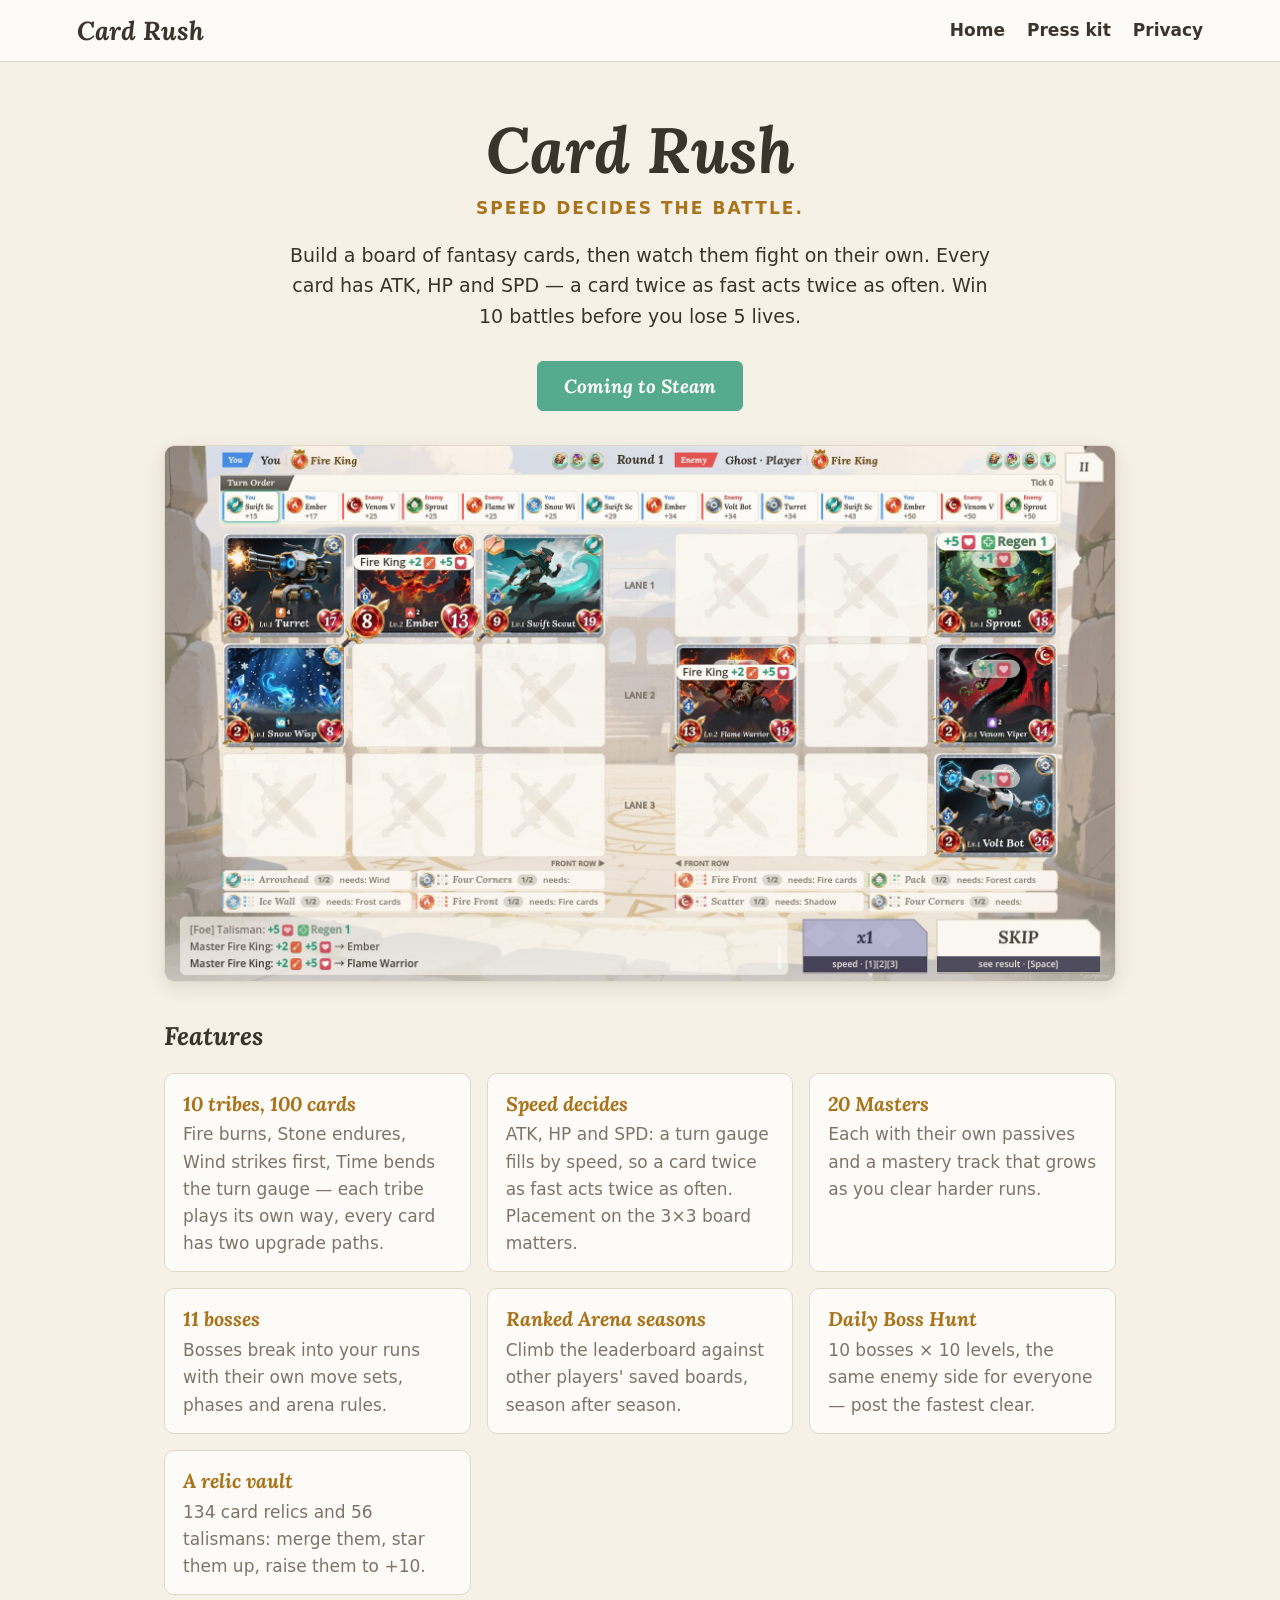
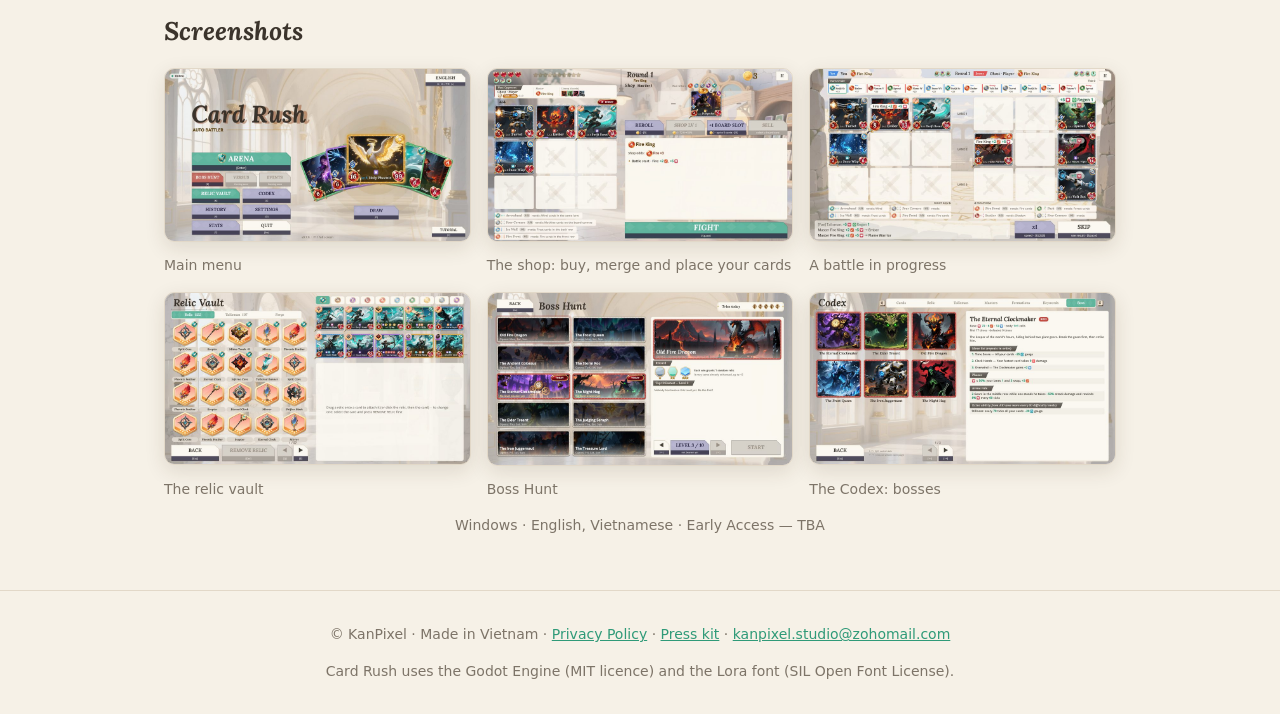
==== index.html @ 90bdc3b4 "Card Rush website: home, press kit, privacy policy" ====
<!doctype html>
<html lang="en">
<head>
<meta charset="utf-8">
<meta name="viewport" content="width=device-width, initial-scale=1">
<title>Card Rush — speed decides the battle</title>
<meta name="description" content="Card Rush — a strategy auto-battler where speed decides the battle.">
<meta name="referrer" content="no-referrer">
<meta property="og:title" content="Card Rush — speed decides the battle">
<meta property="og:description" content="Card Rush — a strategy auto-battler where speed decides the battle.">
<meta property="og:image" content="img/01_menu.jpg">
<link rel="stylesheet" href="style.css">
</head>
<body>
<header class="top"><a class="brand" href="index.html">Card Rush</a>
<nav><a href="index.html">Home</a><a href="press.html">Press kit</a><a href="privacy.html">Privacy</a></nav></header>
<main>

<section class="hero">
<h1>Card Rush</h1>
<p class="tag">Speed decides the battle.</p>
<p class="lead">Build a board of fantasy cards, then watch them fight on their own. Every card has ATK, HP and SPD —
a card twice as fast acts twice as often. Win 10 battles before you lose 5 lives.</p>
<div class="buttons"><span class="btn primary disabled">Coming to Steam</span></div>
<img class="heroimg" src="img/03_battle.jpg" alt="A battle in Card Rush">
</section>
<section><h2>Features</h2><div class="feats"><div class="feat"><h3>10 tribes, 100 cards</h3><p>Fire burns, Stone endures, Wind strikes first, Time bends the turn gauge — each tribe plays its own way, every card has two upgrade paths.</p></div><div class="feat"><h3>Speed decides</h3><p>ATK, HP and SPD: a turn gauge fills by speed, so a card twice as fast acts twice as often. Placement on the 3×3 board matters.</p></div><div class="feat"><h3>20 Masters</h3><p>Each with their own passives and a mastery track that grows as you clear harder runs.</p></div><div class="feat"><h3>11 bosses</h3><p>Bosses break into your runs with their own move sets, phases and arena rules.</p></div><div class="feat"><h3>Ranked Arena seasons</h3><p>Climb the leaderboard against other players&#x27; saved boards, season after season.</p></div><div class="feat"><h3>Daily Boss Hunt</h3><p>10 bosses × 10 levels, the same enemy side for everyone — post the fastest clear.</p></div><div class="feat"><h3>A relic vault</h3><p>134 card relics and 56 talismans: merge them, star them up, raise them to +10.</p></div></div></section>
<section><h2>Screenshots</h2><div class="shots"><figure><a href="img/01_menu.jpg"><img src="img/01_menu_s.jpg" alt="Main menu" loading="lazy"></a><figcaption>Main menu</figcaption></figure><figure><a href="img/02_shop.jpg"><img src="img/02_shop_s.jpg" alt="The shop: buy, merge and place your cards" loading="lazy"></a><figcaption>The shop: buy, merge and place your cards</figcaption></figure><figure><a href="img/03_battle.jpg"><img src="img/03_battle_s.jpg" alt="A battle in progress" loading="lazy"></a><figcaption>A battle in progress</figcaption></figure><figure><a href="img/05_relic_vault.jpg"><img src="img/05_relic_vault_s.jpg" alt="The relic vault" loading="lazy"></a><figcaption>The relic vault</figcaption></figure><figure><a href="img/06_boss_hunt.jpg"><img src="img/06_boss_hunt_s.jpg" alt="Boss Hunt" loading="lazy"></a><figcaption>Boss Hunt</figcaption></figure><figure><a href="img/07_codex_bosses.jpg"><img src="img/07_codex_bosses_s.jpg" alt="The Codex: bosses" loading="lazy"></a><figcaption>The Codex: bosses</figcaption></figure></div></section>
<section class="small"><p>Windows · English, Vietnamese · Early Access — TBA</p></section>

</main>
<footer>
<p>© KanPixel · Made in Vietnam · <a href="privacy.html">Privacy Policy</a> · <a href="press.html">Press kit</a> ·
<a href="mailto:kanpixel.studio@zohomail.com">kanpixel.studio@zohomail.com</a></p>
<p class="faint">Card Rush uses the Godot Engine (MIT licence) and the Lora font (SIL Open Font License).</p>
</footer>
</body>
</html>
---- style.css ----
@font-face { font-family: Lora; src: url(fonts/Lora-Italic.ttf); font-style: italic; font-weight: 400 700; }
:root { --paper: #f6f1e7; --card: #fdfbf7; --ink: #3b342c; --dim: #7d7468; --gold: #a8731a; --accent: #2f9a78; --line: #e2d8c8; }
* { box-sizing: border-box; }
body { margin: 0; background: var(--paper); color: var(--ink); font: 17px/1.6 system-ui, -apple-system, "Segoe UI", sans-serif; }
a { color: var(--accent); }
.top { display: flex; justify-content: space-between; align-items: center; padding: 14px 6vw; border-bottom: 1px solid var(--line); background: var(--card); }
.brand { font: italic 700 26px Lora, serif; color: var(--ink); text-decoration: none; }
nav a { margin-left: 22px; color: var(--ink); text-decoration: none; font-weight: 600; }
main { max-width: 1080px; margin: 0 auto; padding: 0 5vw 40px; }
h1, h2, h3 { font-family: Lora, serif; font-style: italic; line-height: 1.2; }
.hero { text-align: center; padding: 50px 0 10px; }
.hero h1 { font-size: 64px; margin: 0; }
.tag { color: var(--gold); font-weight: 700; letter-spacing: .12em; text-transform: uppercase; margin: 6px 0 18px; }
.lead { max-width: 720px; margin: 0 auto 24px; font-size: 19px; }
.buttons { margin: 18px 0 28px; }
.btn { display: inline-block; margin: 6px; padding: 12px 26px; border-radius: 6px; border: 1px solid var(--line); background: var(--card);
       color: var(--ink); text-decoration: none; font: italic 700 19px Lora, serif; }
.btn.primary { background: var(--accent); color: #fff; border-color: var(--accent); }
.btn.disabled { opacity: .8; }
.heroimg, .shots img { width: 100%; border-radius: 10px; border: 1px solid var(--line); box-shadow: 0 6px 20px rgba(60,40,20,.12); }
.feats { display: grid; grid-template-columns: repeat(auto-fit, minmax(240px, 1fr)); gap: 16px; }
.feat { background: var(--card); border: 1px solid var(--line); border-radius: 10px; padding: 14px 18px; }
.feat h3 { margin: 4px 0 6px; color: var(--gold); }
.feat p { margin: 0; color: var(--dim); }
.shots { display: grid; grid-template-columns: repeat(auto-fit, minmax(300px, 1fr)); gap: 16px; }
figure { margin: 0; } figcaption { color: var(--dim); font-size: 14px; margin-top: 4px; }
.small, .faint { color: var(--dim); font-size: 14px; text-align: center; }
table { border-collapse: collapse; width: 100%; margin: 12px 0; background: var(--card); }
th, td { border: 1px solid var(--line); padding: 8px 10px; text-align: left; vertical-align: top; }
.facts th { width: 160px; }
.policy h1 { margin-top: 40px; } .policy h2 { margin-top: 28px; color: var(--gold); }
code { background: #efe7da; padding: 1px 5px; border-radius: 4px; font-size: 90%; }
footer { border-top: 1px solid var(--line); padding: 18px 6vw; text-align: center; color: var(--dim); font-size: 14px; }
@media (max-width: 600px) { .hero h1 { font-size: 44px; } nav a { margin-left: 12px; } }
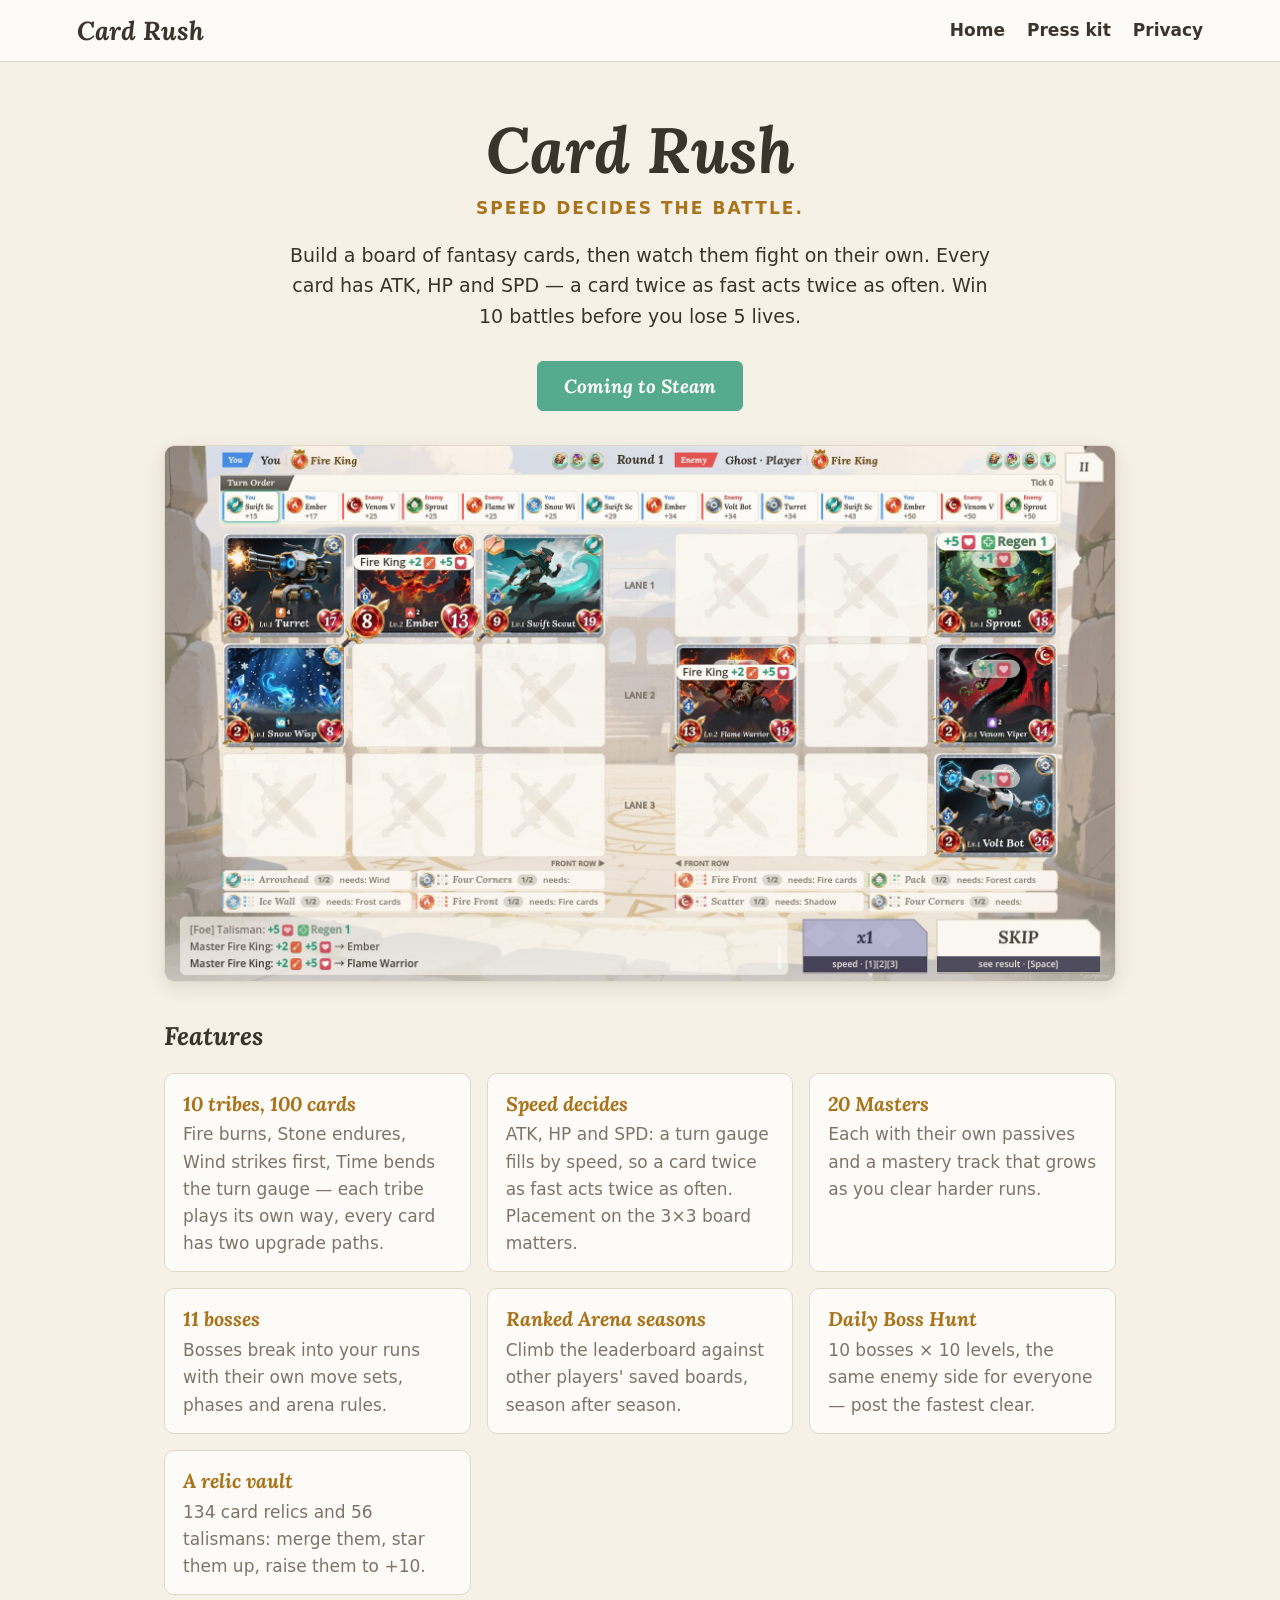
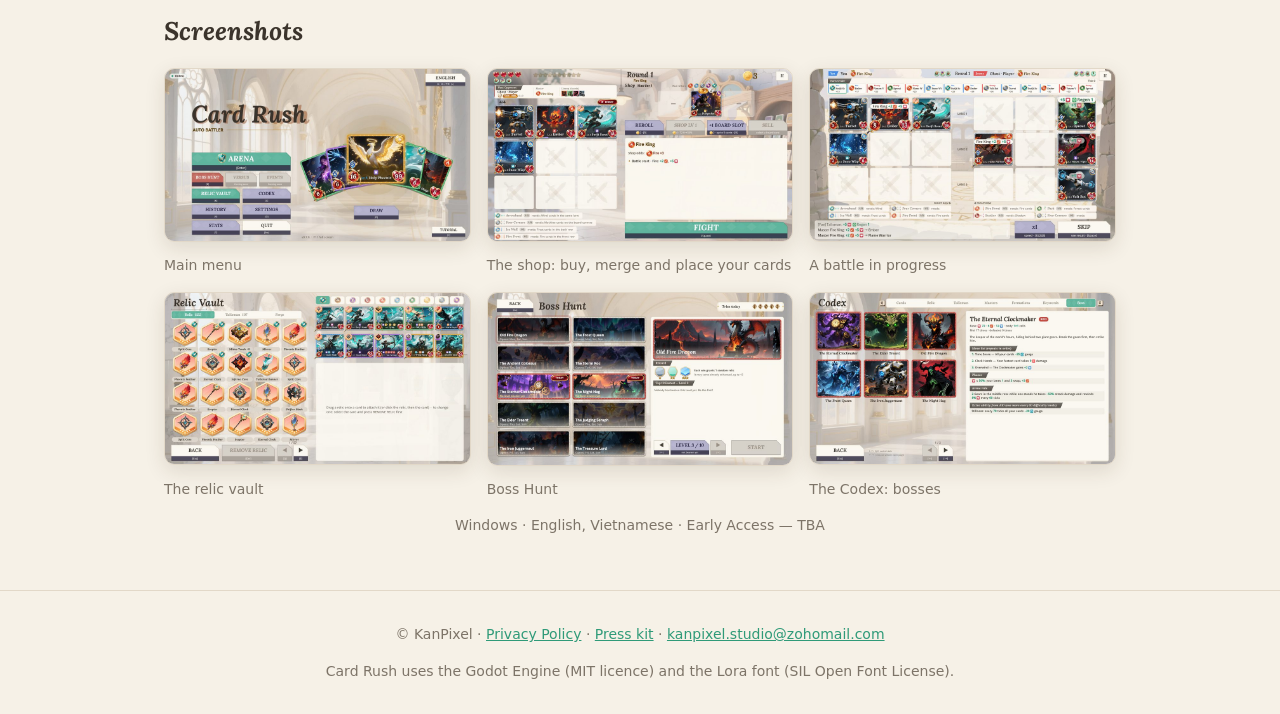
==== commit 2df4a0f2: "Footer: drop the 'Made in Vietnam' line" ====
--- a/index.html
+++ b/index.html
@@ -30,7 +30,7 @@
 
 </main>
 <footer>
-<p>© KanPixel · Made in Vietnam · <a href="privacy.html">Privacy Policy</a> · <a href="press.html">Press kit</a> ·
+<p>© KanPixel · <a href="privacy.html">Privacy Policy</a> · <a href="press.html">Press kit</a> ·
 <a href="mailto:kanpixel.studio@zohomail.com">kanpixel.studio@zohomail.com</a></p>
 <p class="faint">Card Rush uses the Godot Engine (MIT licence) and the Lora font (SIL Open Font License).</p>
 </footer>
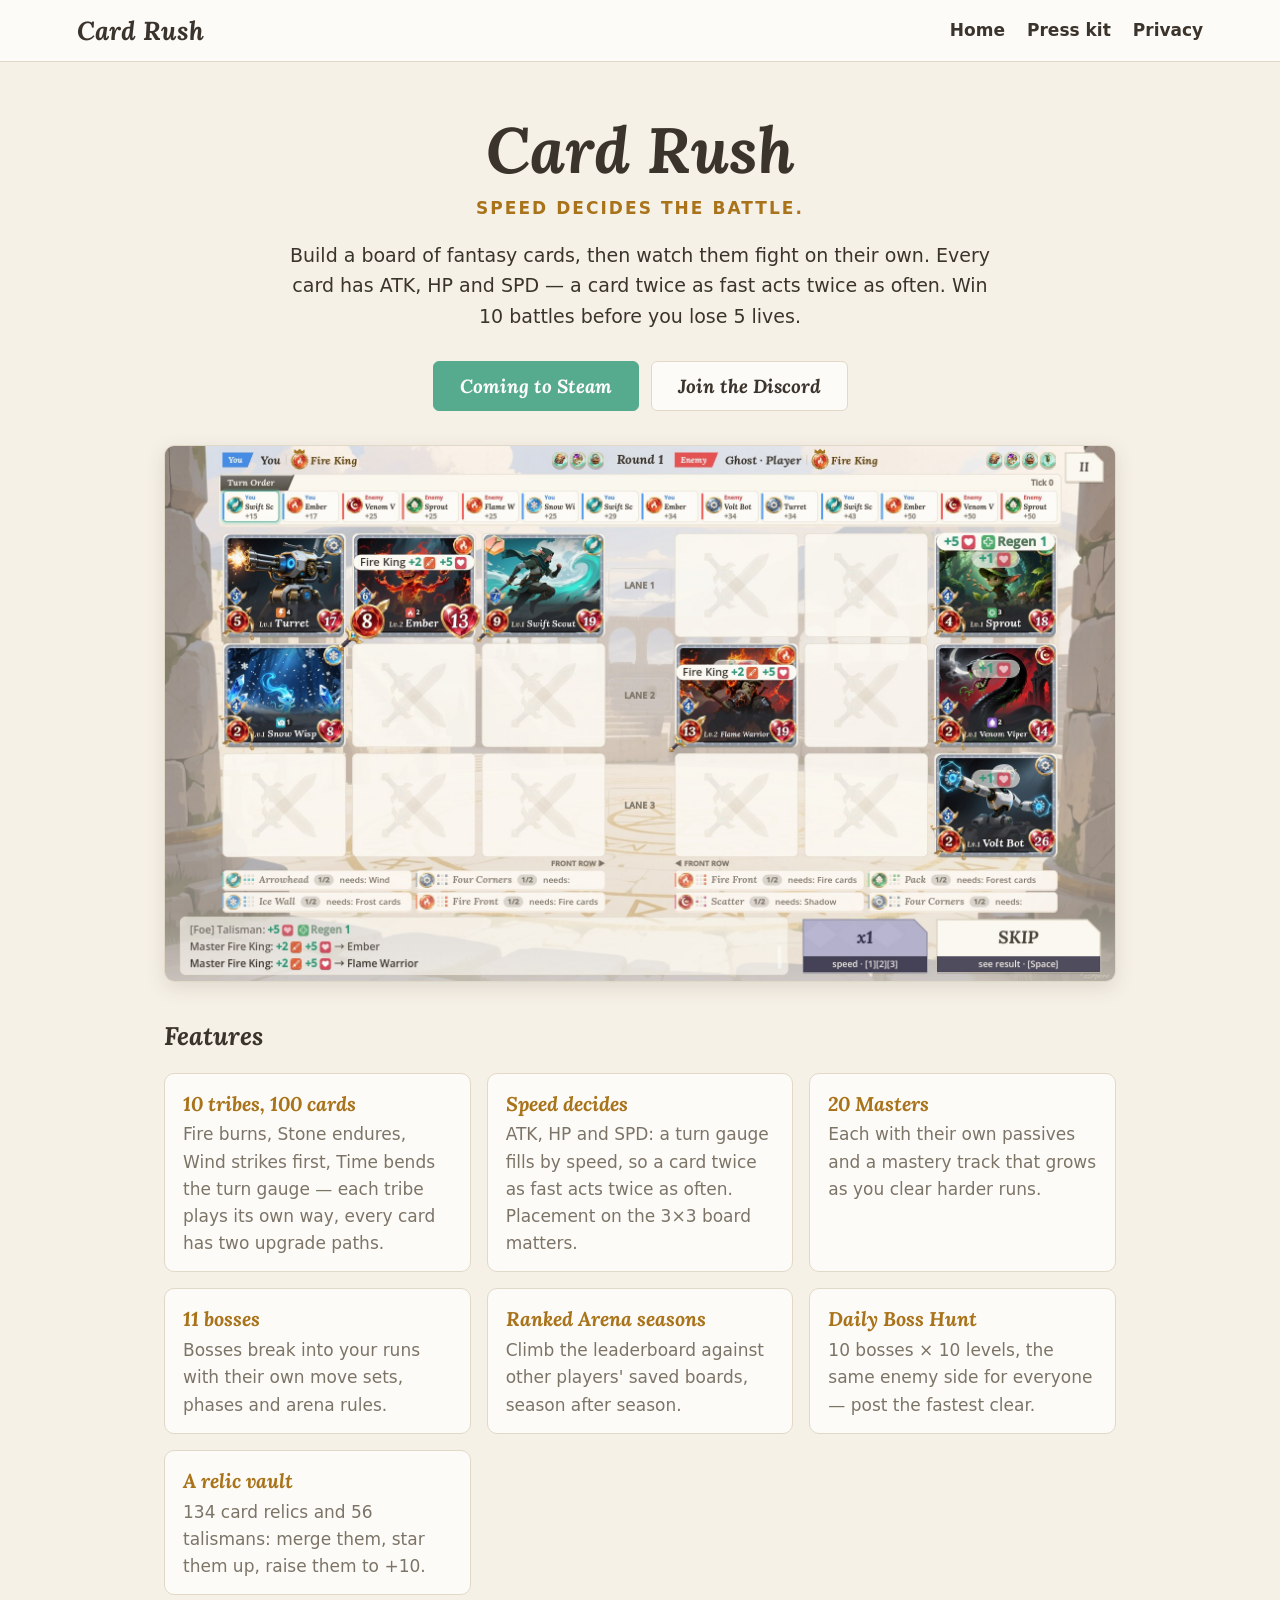
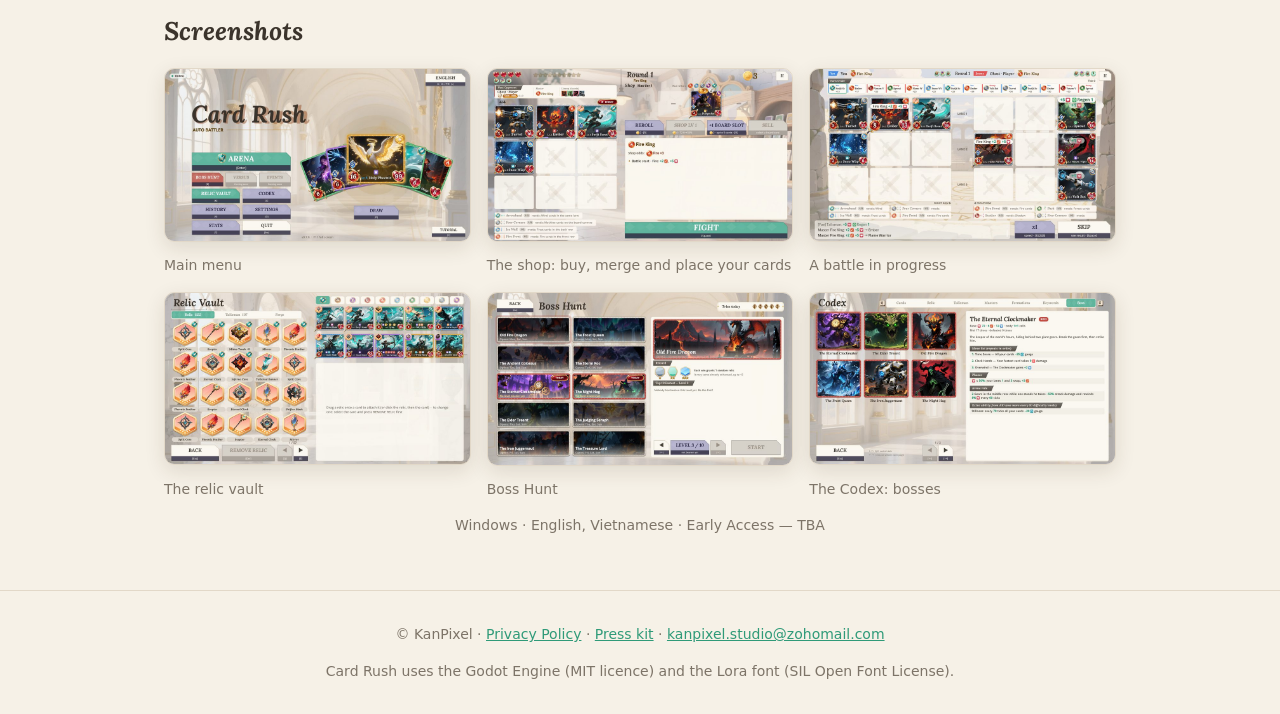
==== commit 4b75d0c7: "Home: add Join the Discord button" ====
--- a/index.html
+++ b/index.html
@@ -21,7 +21,7 @@
 <p class="tag">Speed decides the battle.</p>
 <p class="lead">Build a board of fantasy cards, then watch them fight on their own. Every card has ATK, HP and SPD —
 a card twice as fast acts twice as often. Win 10 battles before you lose 5 lives.</p>
-<div class="buttons"><span class="btn primary disabled">Coming to Steam</span></div>
+<div class="buttons"><span class="btn primary disabled">Coming to Steam</span><a class="btn" href="https://discord.gg/cfZNte27gj">Join the Discord</a></div>
 <img class="heroimg" src="img/03_battle.jpg" alt="A battle in Card Rush">
 </section>
 <section><h2>Features</h2><div class="feats"><div class="feat"><h3>10 tribes, 100 cards</h3><p>Fire burns, Stone endures, Wind strikes first, Time bends the turn gauge — each tribe plays its own way, every card has two upgrade paths.</p></div><div class="feat"><h3>Speed decides</h3><p>ATK, HP and SPD: a turn gauge fills by speed, so a card twice as fast acts twice as often. Placement on the 3×3 board matters.</p></div><div class="feat"><h3>20 Masters</h3><p>Each with their own passives and a mastery track that grows as you clear harder runs.</p></div><div class="feat"><h3>11 bosses</h3><p>Bosses break into your runs with their own move sets, phases and arena rules.</p></div><div class="feat"><h3>Ranked Arena seasons</h3><p>Climb the leaderboard against other players&#x27; saved boards, season after season.</p></div><div class="feat"><h3>Daily Boss Hunt</h3><p>10 bosses × 10 levels, the same enemy side for everyone — post the fastest clear.</p></div><div class="feat"><h3>A relic vault</h3><p>134 card relics and 56 talismans: merge them, star them up, raise them to +10.</p></div></div></section>
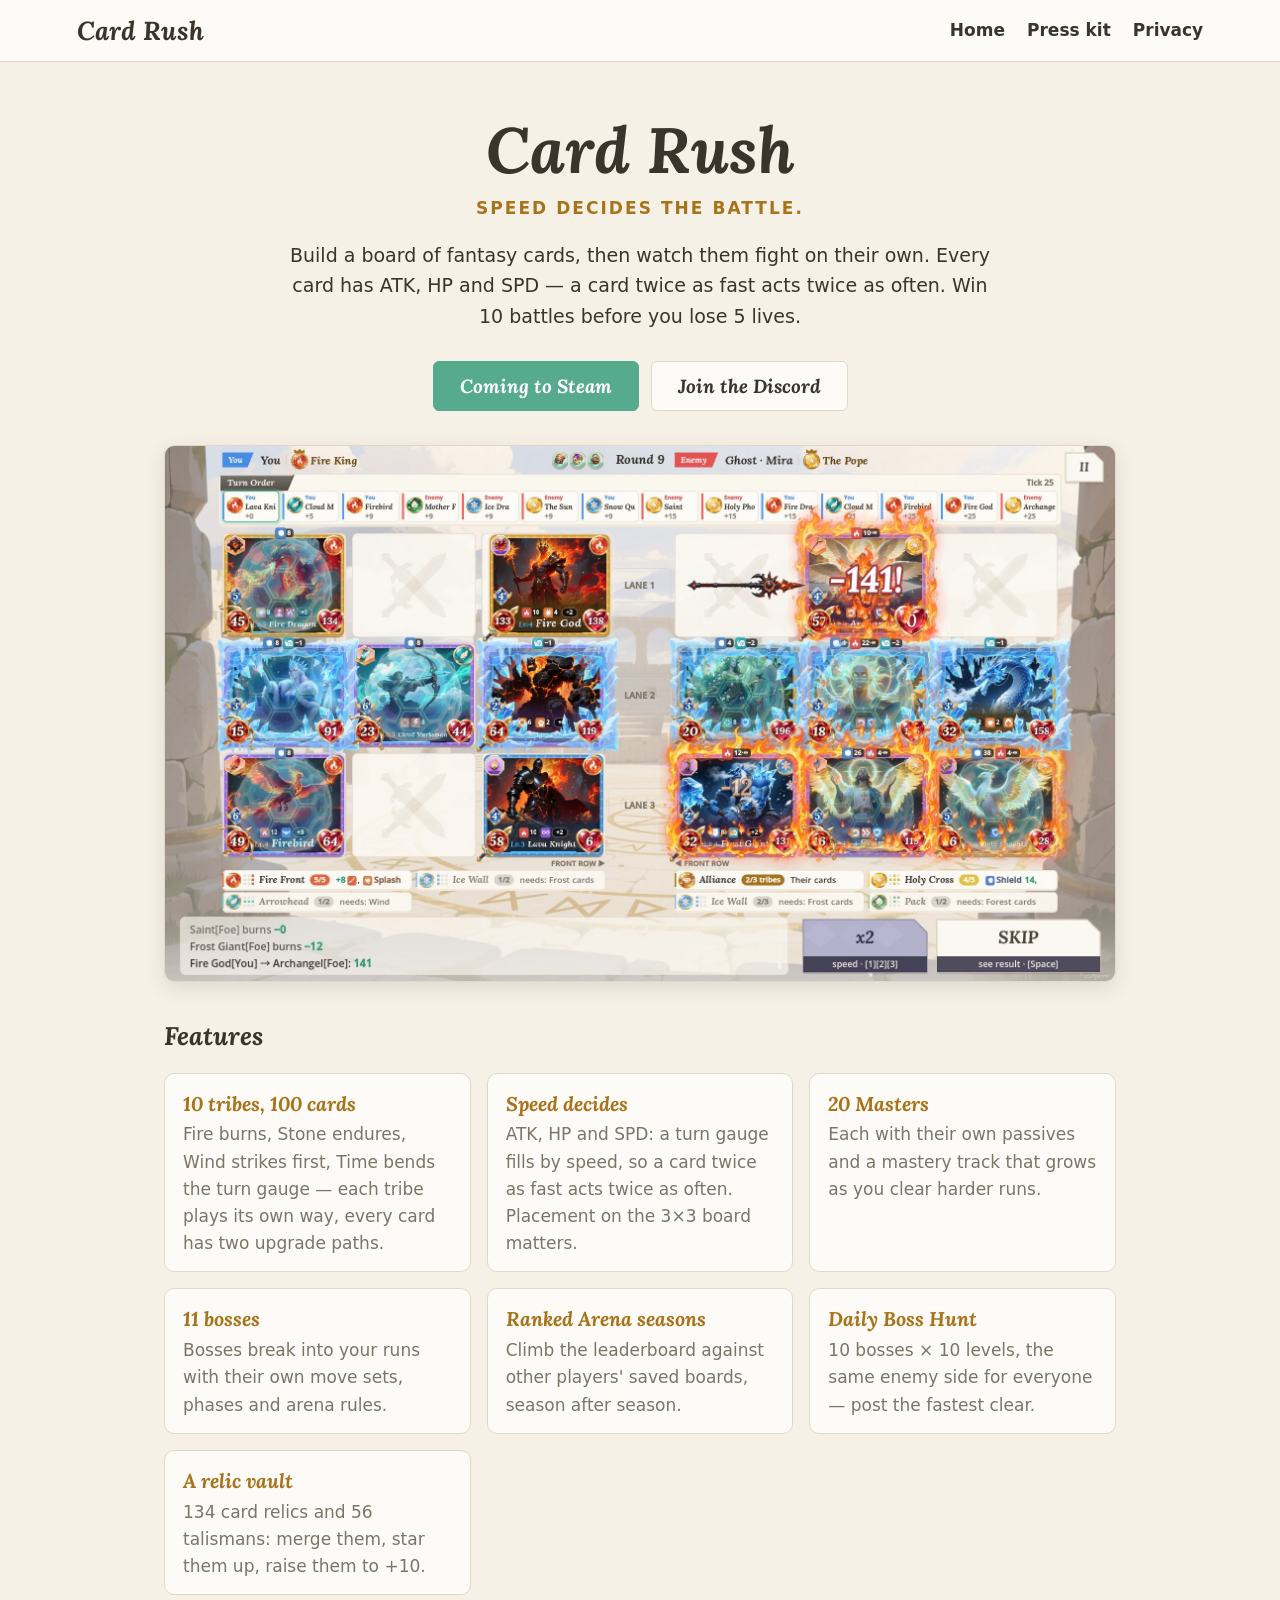
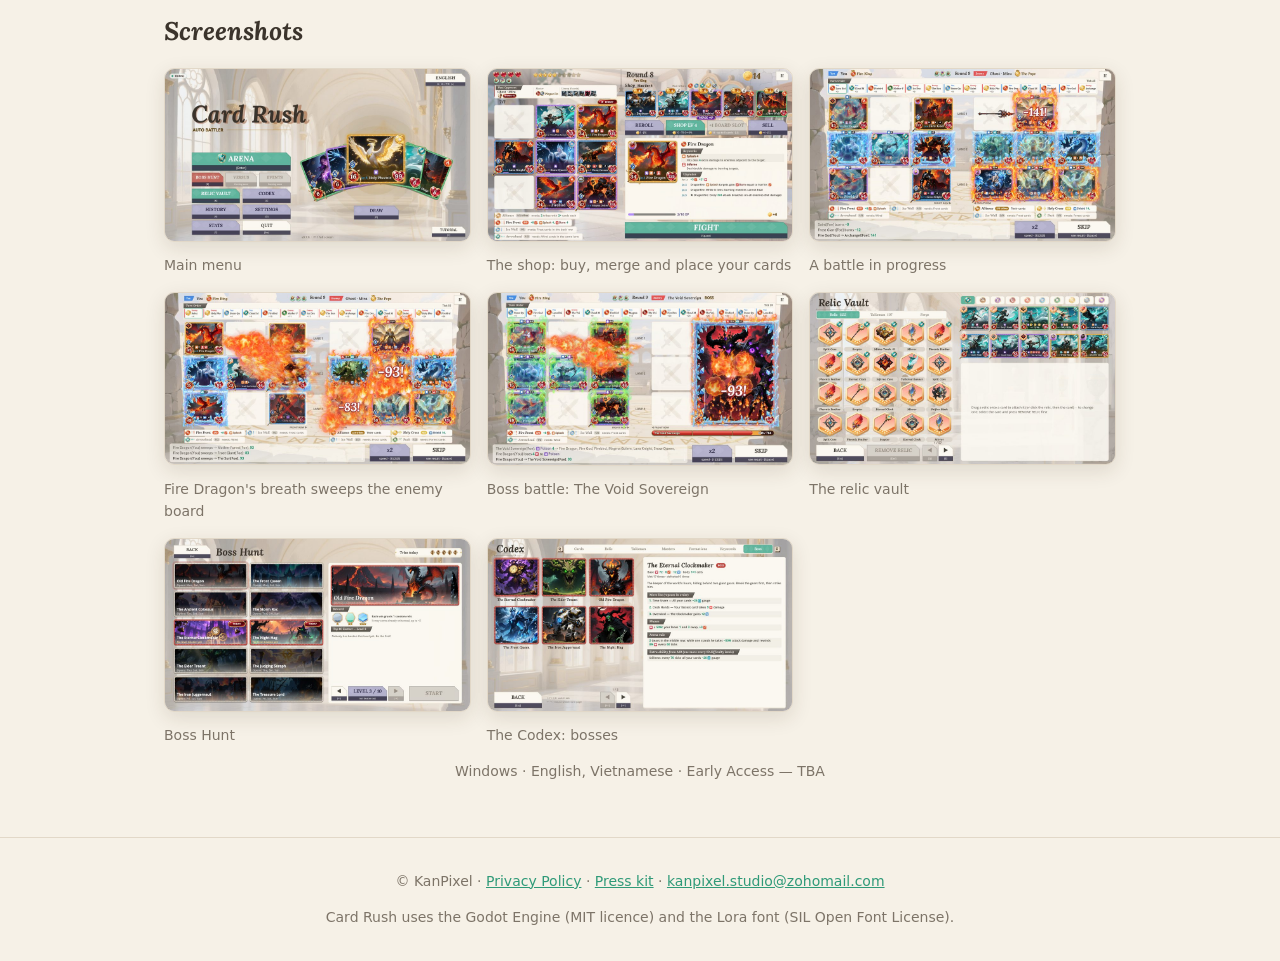
==== commit 87c5276d: "New battle, boss battle and shop screenshots" ====
--- a/index.html
+++ b/index.html
@@ -25,7 +25,7 @@
 <img class="heroimg" src="img/03_battle.jpg" alt="A battle in Card Rush">
 </section>
 <section><h2>Features</h2><div class="feats"><div class="feat"><h3>10 tribes, 100 cards</h3><p>Fire burns, Stone endures, Wind strikes first, Time bends the turn gauge — each tribe plays its own way, every card has two upgrade paths.</p></div><div class="feat"><h3>Speed decides</h3><p>ATK, HP and SPD: a turn gauge fills by speed, so a card twice as fast acts twice as often. Placement on the 3×3 board matters.</p></div><div class="feat"><h3>20 Masters</h3><p>Each with their own passives and a mastery track that grows as you clear harder runs.</p></div><div class="feat"><h3>11 bosses</h3><p>Bosses break into your runs with their own move sets, phases and arena rules.</p></div><div class="feat"><h3>Ranked Arena seasons</h3><p>Climb the leaderboard against other players&#x27; saved boards, season after season.</p></div><div class="feat"><h3>Daily Boss Hunt</h3><p>10 bosses × 10 levels, the same enemy side for everyone — post the fastest clear.</p></div><div class="feat"><h3>A relic vault</h3><p>134 card relics and 56 talismans: merge them, star them up, raise them to +10.</p></div></div></section>
-<section><h2>Screenshots</h2><div class="shots"><figure><a href="img/01_menu.jpg"><img src="img/01_menu_s.jpg" alt="Main menu" loading="lazy"></a><figcaption>Main menu</figcaption></figure><figure><a href="img/02_shop.jpg"><img src="img/02_shop_s.jpg" alt="The shop: buy, merge and place your cards" loading="lazy"></a><figcaption>The shop: buy, merge and place your cards</figcaption></figure><figure><a href="img/03_battle.jpg"><img src="img/03_battle_s.jpg" alt="A battle in progress" loading="lazy"></a><figcaption>A battle in progress</figcaption></figure><figure><a href="img/05_relic_vault.jpg"><img src="img/05_relic_vault_s.jpg" alt="The relic vault" loading="lazy"></a><figcaption>The relic vault</figcaption></figure><figure><a href="img/06_boss_hunt.jpg"><img src="img/06_boss_hunt_s.jpg" alt="Boss Hunt" loading="lazy"></a><figcaption>Boss Hunt</figcaption></figure><figure><a href="img/07_codex_bosses.jpg"><img src="img/07_codex_bosses_s.jpg" alt="The Codex: bosses" loading="lazy"></a><figcaption>The Codex: bosses</figcaption></figure></div></section>
+<section><h2>Screenshots</h2><div class="shots"><figure><a href="img/01_menu.jpg"><img src="img/01_menu_s.jpg" alt="Main menu" loading="lazy"></a><figcaption>Main menu</figcaption></figure><figure><a href="img/02_shop.jpg"><img src="img/02_shop_s.jpg" alt="The shop: buy, merge and place your cards" loading="lazy"></a><figcaption>The shop: buy, merge and place your cards</figcaption></figure><figure><a href="img/03_battle.jpg"><img src="img/03_battle_s.jpg" alt="A battle in progress" loading="lazy"></a><figcaption>A battle in progress</figcaption></figure><figure><a href="img/04_battle_late.jpg"><img src="img/04_battle_late_s.jpg" alt="Fire Dragon&#x27;s breath sweeps the enemy board" loading="lazy"></a><figcaption>Fire Dragon&#x27;s breath sweeps the enemy board</figcaption></figure><figure><a href="img/08_boss_battle.jpg"><img src="img/08_boss_battle_s.jpg" alt="Boss battle: The Void Sovereign" loading="lazy"></a><figcaption>Boss battle: The Void Sovereign</figcaption></figure><figure><a href="img/05_relic_vault.jpg"><img src="img/05_relic_vault_s.jpg" alt="The relic vault" loading="lazy"></a><figcaption>The relic vault</figcaption></figure><figure><a href="img/06_boss_hunt.jpg"><img src="img/06_boss_hunt_s.jpg" alt="Boss Hunt" loading="lazy"></a><figcaption>Boss Hunt</figcaption></figure><figure><a href="img/07_codex_bosses.jpg"><img src="img/07_codex_bosses_s.jpg" alt="The Codex: bosses" loading="lazy"></a><figcaption>The Codex: bosses</figcaption></figure></div></section>
 <section class="small"><p>Windows · English, Vietnamese · Early Access — TBA</p></section>
 
 </main>
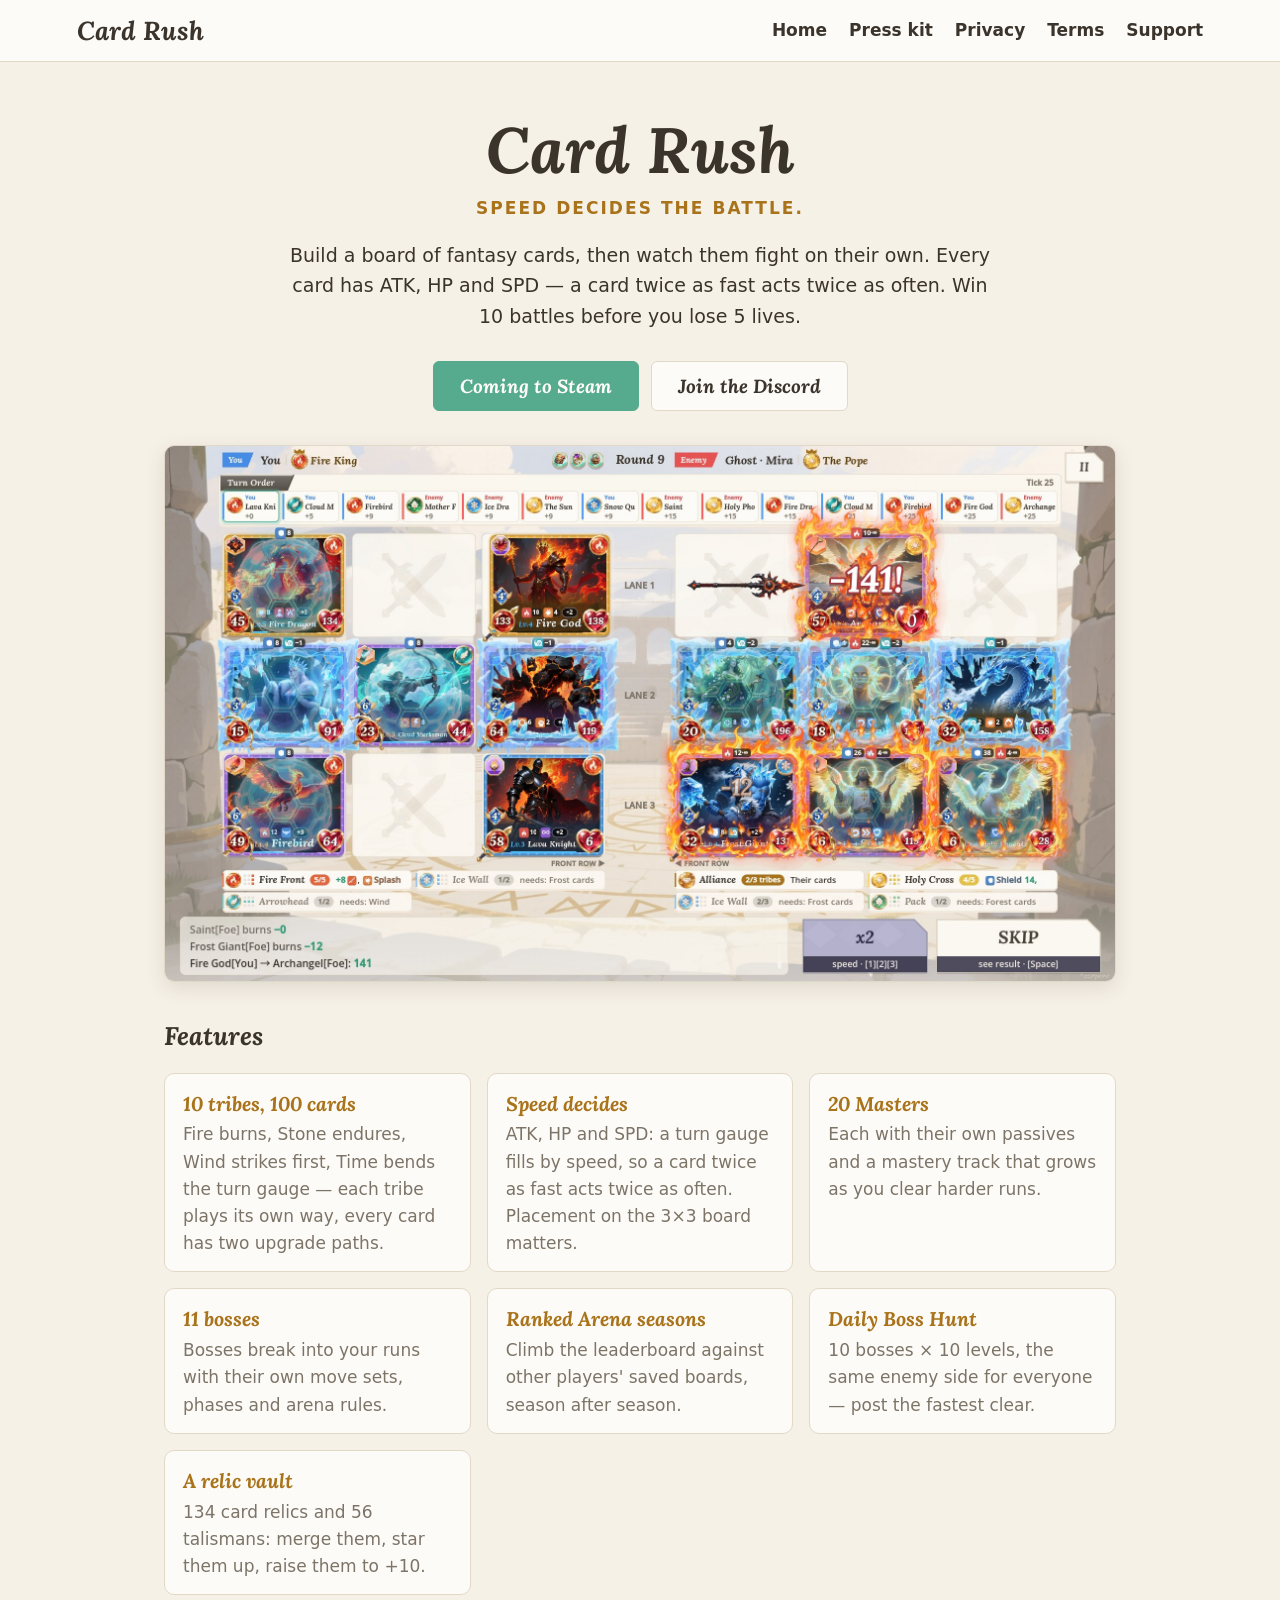
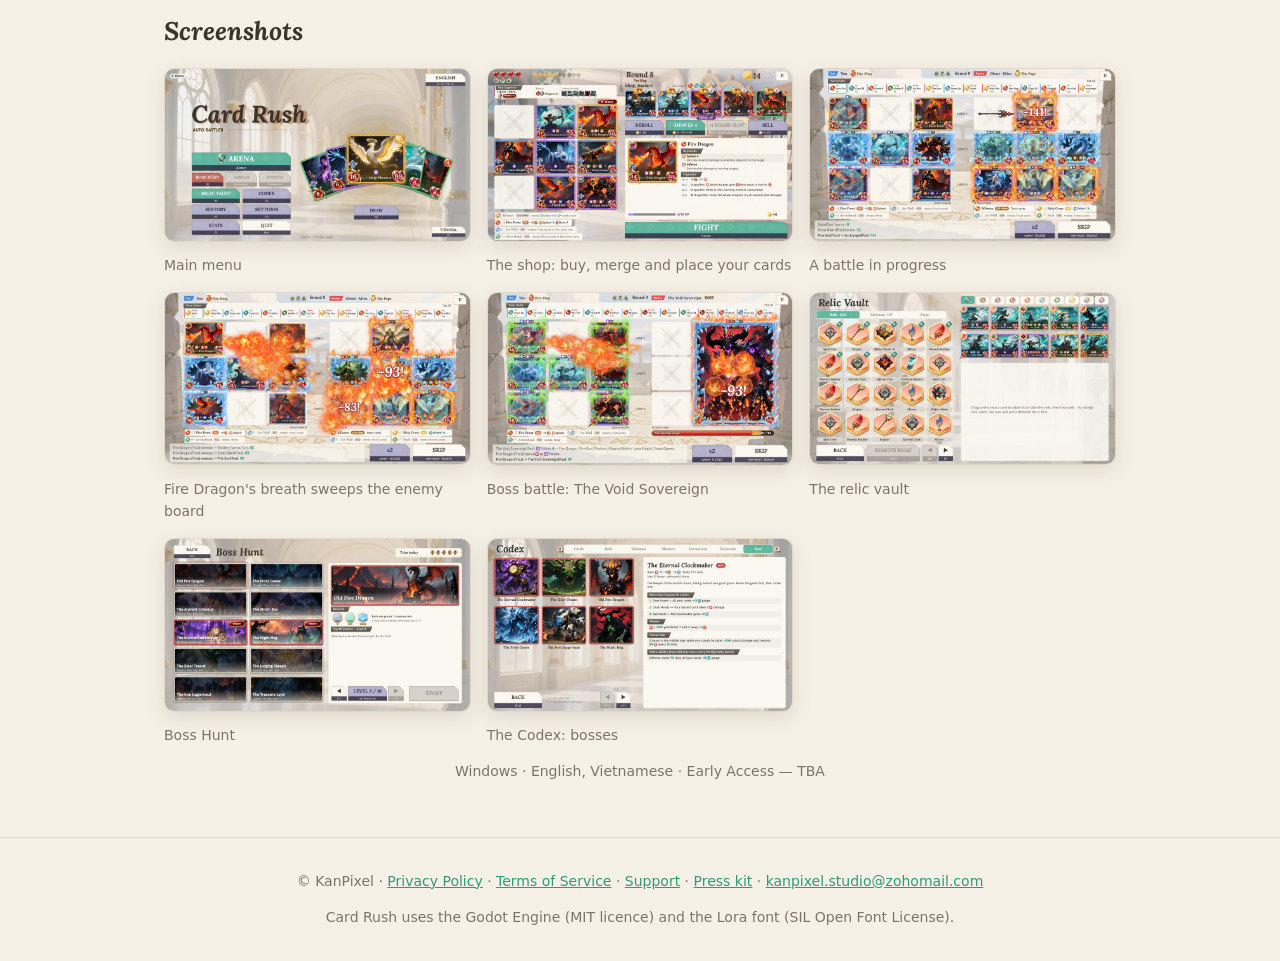
==== commit 2ee76120: "Privacy policy update (Apple / Google sign-in, Limited Use, US state rights), Terms of Service, Supp" ====
--- a/index.html
+++ b/index.html
@@ -13,7 +13,7 @@
 </head>
 <body>
 <header class="top"><a class="brand" href="index.html">Card Rush</a>
-<nav><a href="index.html">Home</a><a href="press.html">Press kit</a><a href="privacy.html">Privacy</a></nav></header>
+<nav><a href="index.html">Home</a><a href="press.html">Press kit</a><a href="privacy.html">Privacy</a><a href="terms.html">Terms</a><a href="support.html">Support</a></nav></header>
 <main>
 
 <section class="hero">
@@ -30,7 +30,7 @@
 
 </main>
 <footer>
-<p>© KanPixel · <a href="privacy.html">Privacy Policy</a> · <a href="press.html">Press kit</a> ·
+<p>© KanPixel · <a href="privacy.html">Privacy Policy</a> · <a href="terms.html">Terms of Service</a> · <a href="support.html">Support</a> · <a href="press.html">Press kit</a> ·
 <a href="mailto:kanpixel.studio@zohomail.com">kanpixel.studio@zohomail.com</a></p>
 <p class="faint">Card Rush uses the Godot Engine (MIT licence) and the Lora font (SIL Open Font License).</p>
 </footer>
